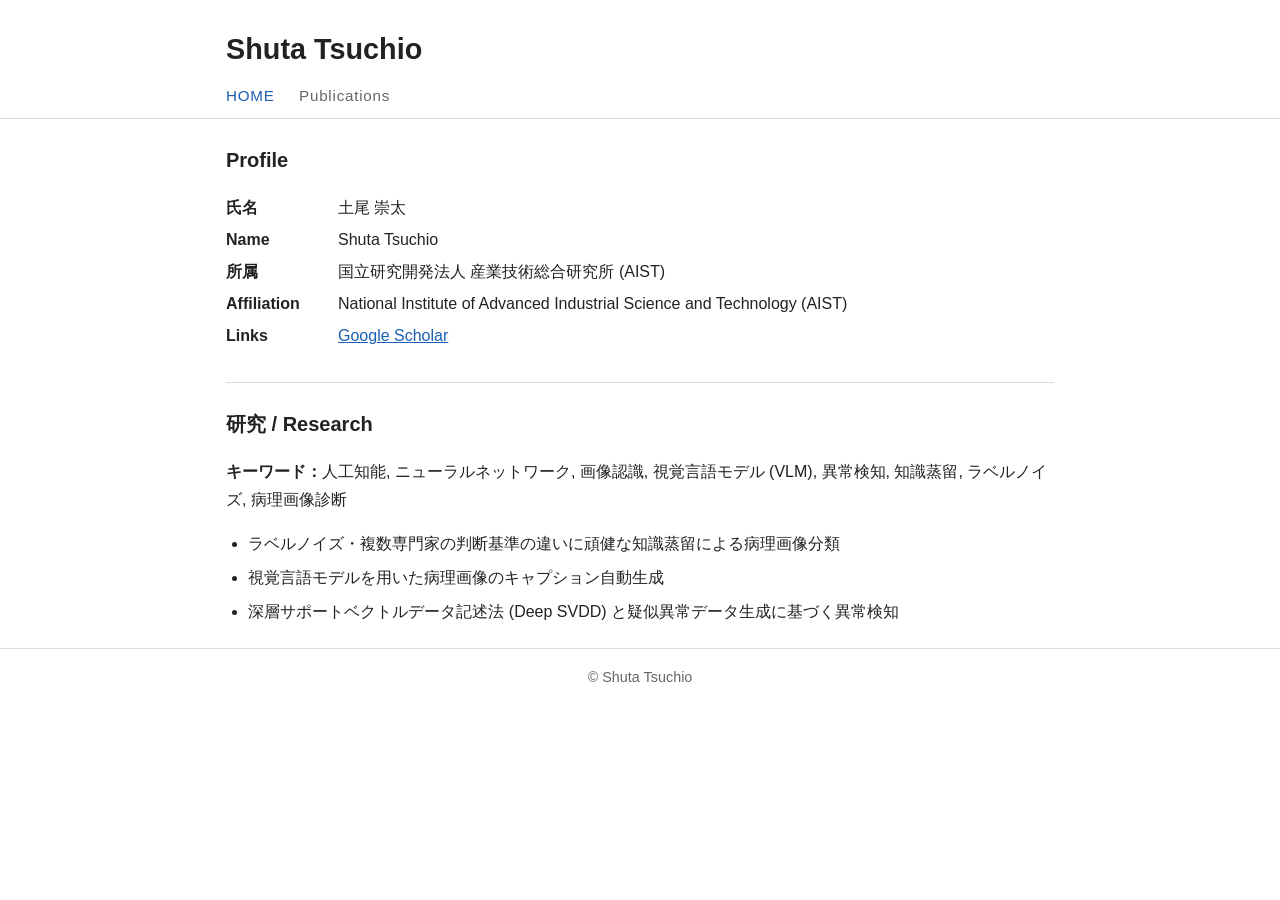
==== index.html @ 8d2e4fbe "Add personal profile site (home and publications) Co-Authored-By: Claude Opus 5.5 <noreply@anthropic" ====
<!DOCTYPE html>
<html lang="ja">
<head>
  <meta charset="utf-8">
  <meta name="viewport" content="width=device-width, initial-scale=1">
  <title>Profile - Shuta Tsuchio</title>
  <link rel="stylesheet" href="style.css">
</head>
<body>
  <header>
    <div class="container">
      <h1>Shuta Tsuchio</h1>
      <nav>
        <a href="index.html" class="active">HOME</a>
        <a href="publications.html">Publications</a>
      </nav>
    </div>
  </header>

  <main class="container">
    <section>
      <h2>Profile</h2>
      <dl class="profile">
        <dt>氏名</dt><dd>土尾 崇太</dd>
        <dt>Name</dt><dd>Shuta Tsuchio</dd>
        <dt>所属</dt><dd>国立研究開発法人 産業技術総合研究所 (AIST)</dd>
        <dt>Affiliation</dt><dd>National Institute of Advanced Industrial Science and Technology (AIST)</dd>
        <!-- 公開してよいメールアドレスがあれば記入してください（例: xxx[at]aist.go.jp） -->
        <!-- <dt>Email</dt><dd>xxx[at]aist.go.jp</dd> -->
        <dt>Links</dt>
        <dd><a href="https://scholar.google.com/citations?user=pNGsLkQAAAAJ&amp;hl=en">Google Scholar</a></dd>
      </dl>
    </section>

    <!-- 学歴（記入してください）
    <section>
      <h2>学歴 / Education</h2>
      <ul>
        <li>20XX年4月　〇〇大学〇〇研究科　入学</li>
        <li>20XX年3月　同　修了（修士論文 : 〇〇）</li>
      </ul>
    </section>
    -->

    <section>
      <h2>研究 / Research</h2>
      <p><strong>キーワード：</strong>人工知能, ニューラルネットワーク, 画像認識, 視覚言語モデル (VLM), 異常検知, 知識蒸留, ラベルノイズ, 病理画像診断</p>
      <ul>
        <li>ラベルノイズ・複数専門家の判断基準の違いに頑健な知識蒸留による病理画像分類</li>
        <li>視覚言語モデルを用いた病理画像のキャプション自動生成</li>
        <li>深層サポートベクトルデータ記述法 (Deep SVDD) と疑似異常データ生成に基づく異常検知</li>
      </ul>
    </section>

    <!-- 受賞等（あれば記入してください）
    <section>
      <h2>受賞等 / Awards</h2>
      <ul>
        <li>20XX年　〇〇賞</li>
      </ul>
    </section>
    -->
  </main>

  <footer>
    <div class="container">&copy; Shuta Tsuchio</div>
  </footer>
</body>
</html>
---- style.css ----
:root {
  --bg: #ffffff;
  --text: #222222;
  --muted: #666666;
  --accent: #1a5fb4;
  --rule: #dddddd;
}
@media (prefers-color-scheme: dark) {
  :root {
    --bg: #1b1b1d;
    --text: #e6e6e6;
    --muted: #a0a0a0;
    --accent: #78aeed;
    --rule: #3a3a3c;
  }
}
* { box-sizing: border-box; }
body {
  margin: 0;
  background: var(--bg);
  color: var(--text);
  font-family: "Helvetica Neue", Arial, "Hiragino Kaku Gothic ProN", "Noto Sans JP", Meiryo, sans-serif;
  line-height: 1.75;
}
.container { max-width: 860px; margin: 0 auto; padding: 0 16px; }
header { border-bottom: 1px solid var(--rule); padding: 24px 0 8px; }
header h1 { margin: 0; font-size: 1.8rem; font-weight: 600; }
nav { margin-top: 8px; }
nav a {
  margin-right: 20px; color: var(--muted); text-decoration: none;
  font-size: 0.95rem; letter-spacing: 0.05em;
}
nav a:hover, nav a.active { color: var(--accent); }
main { padding: 8px 0 32px; }
section { border-bottom: 1px solid var(--rule); padding: 16px 0; }
section:last-child { border-bottom: none; }
h2 { font-size: 1.25rem; margin: 8px 0 12px; }
ul { padding-left: 1.4em; margin: 0; }
li { margin-bottom: 6px; }
a { color: var(--accent); }
.muted { color: var(--muted); }
.profile dt { font-weight: 600; float: left; width: 7em; clear: left; }
.profile dd { margin: 0 0 4px 7em; }
ol.pubs { list-style: none; padding-left: 0; }
ol.pubs li { margin-bottom: 12px; padding-left: 2.8em; text-indent: -2.8em; }
ol.pubs .num { display: inline-block; width: 2.8em; text-indent: 0; color: var(--muted); }
.me { font-weight: 700; }
footer {
  border-top: 1px solid var(--rule); padding: 16px 0 32px;
  color: var(--muted); font-size: 0.9rem; text-align: center;
}
@media (max-width: 560px) {
  .profile dt { float: none; width: auto; }
  .profile dd { margin-left: 0; }
}
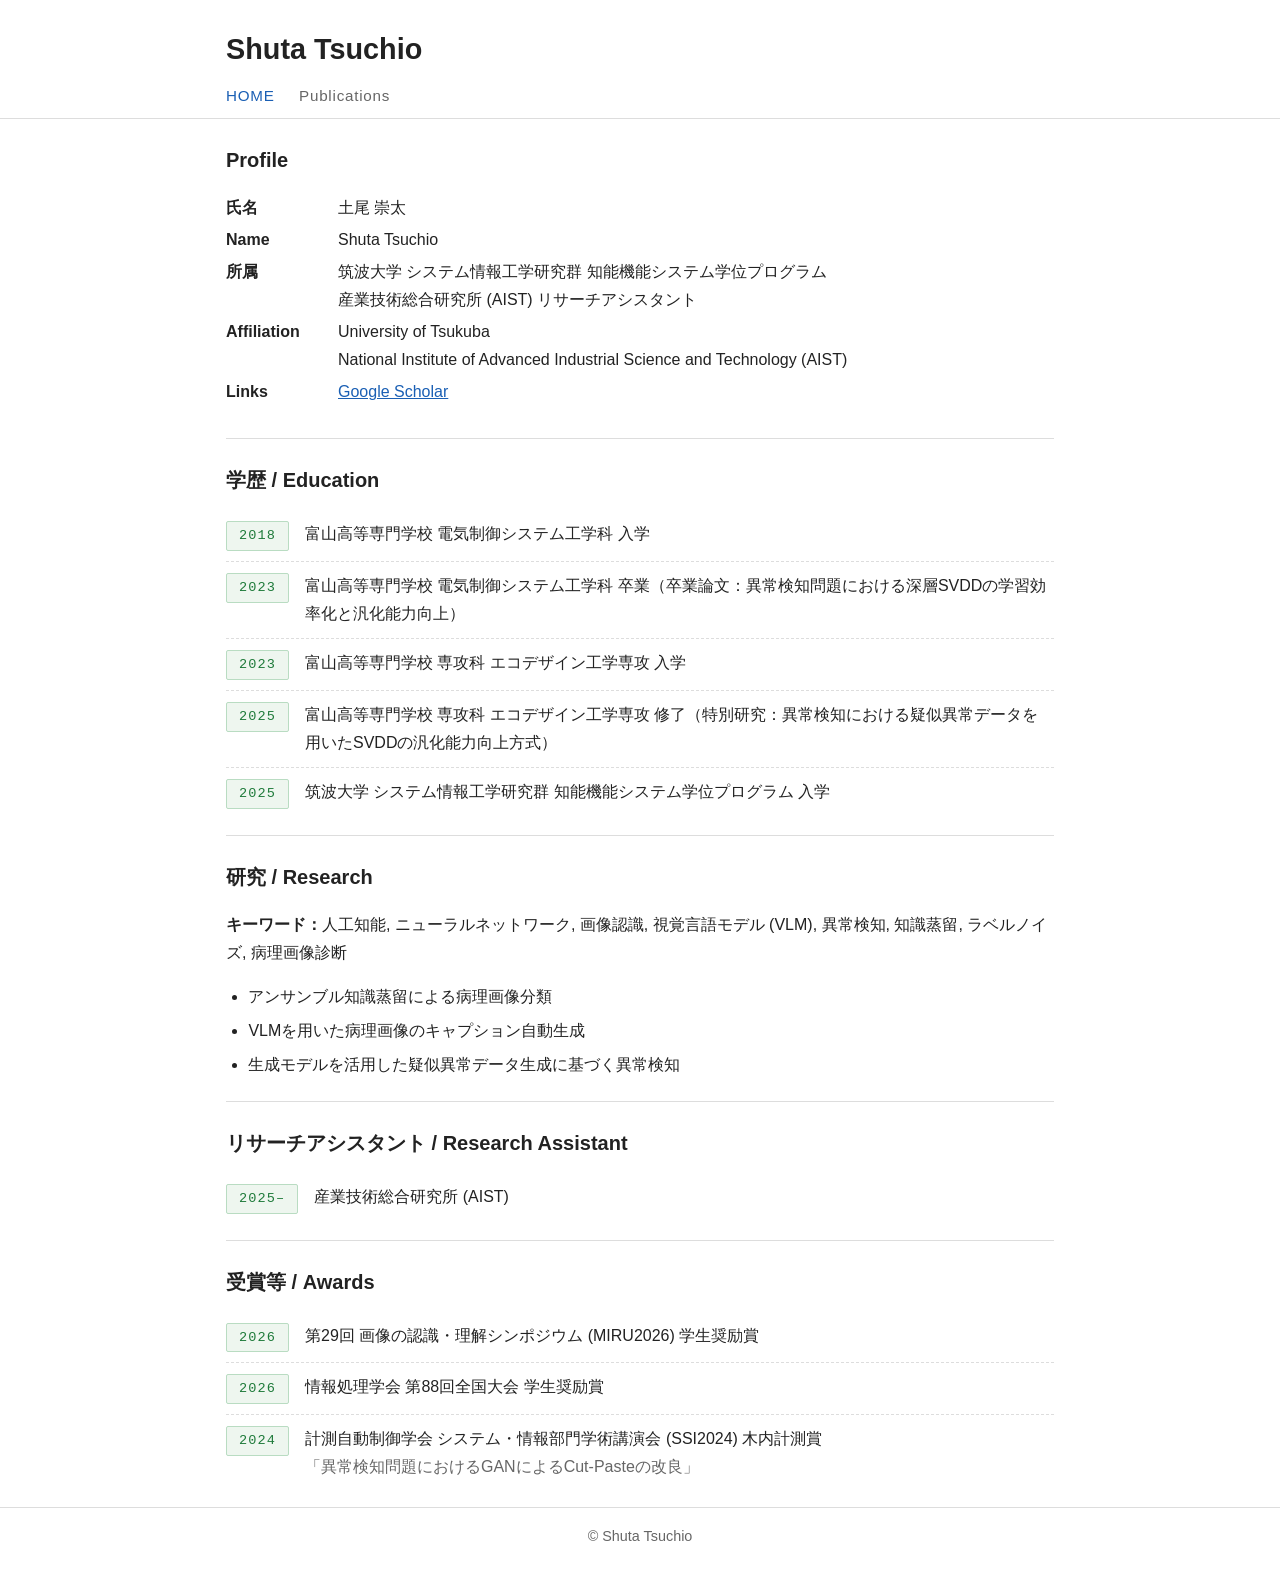
==== commit fc59b12e: "Add education, awards, RA, EMBC paper and update affiliation Co-Authored-By: Claude Opus 5.5 <norepl" ====
--- a/index.html
+++ b/index.html
@@ -23,8 +23,8 @@
       <dl class="profile">
         <dt>氏名</dt><dd>土尾 崇太</dd>
         <dt>Name</dt><dd>Shuta Tsuchio</dd>
-        <dt>所属</dt><dd>国立研究開発法人 産業技術総合研究所 (AIST)</dd>
-        <dt>Affiliation</dt><dd>National Institute of Advanced Industrial Science and Technology (AIST)</dd>
+        <dt>所属</dt><dd>筑波大学 システム情報工学研究群 知能機能システム学位プログラム<br>産業技術総合研究所 (AIST) リサーチアシスタント</dd>
+        <dt>Affiliation</dt><dd>University of Tsukuba<br>National Institute of Advanced Industrial Science and Technology (AIST)</dd>
         <!-- 公開してよいメールアドレスがあれば記入してください（例: xxx[at]aist.go.jp） -->
         <!-- <dt>Email</dt><dd>xxx[at]aist.go.jp</dd> -->
         <dt>Links</dt>
@@ -32,34 +32,42 @@
       </dl>
     </section>
 
-    <!-- 学歴（記入してください）
     <section>
       <h2>学歴 / Education</h2>
-      <ul>
-        <li>20XX年4月　〇〇大学〇〇研究科　入学</li>
-        <li>20XX年3月　同　修了（修士論文 : 〇〇）</li>
+      <ul class="timeline">
+        <li><span class="year">2018</span><span>富山高等専門学校 電気制御システム工学科 入学</span></li>
+        <li><span class="year">2023</span><span>富山高等専門学校 電気制御システム工学科 卒業（卒業論文：異常検知問題における深層SVDDの学習効率化と汎化能力向上）</span></li>
+        <li><span class="year">2023</span><span>富山高等専門学校 専攻科 エコデザイン工学専攻 入学</span></li>
+        <li><span class="year">2025</span><span>富山高等専門学校 専攻科 エコデザイン工学専攻 修了（特別研究：異常検知における疑似異常データを用いたSVDDの汎化能力向上方式）</span></li>
+        <li><span class="year">2025</span><span>筑波大学 システム情報工学研究群 知能機能システム学位プログラム 入学</span></li>
       </ul>
     </section>
-    -->
 
     <section>
       <h2>研究 / Research</h2>
       <p><strong>キーワード：</strong>人工知能, ニューラルネットワーク, 画像認識, 視覚言語モデル (VLM), 異常検知, 知識蒸留, ラベルノイズ, 病理画像診断</p>
       <ul>
-        <li>ラベルノイズ・複数専門家の判断基準の違いに頑健な知識蒸留による病理画像分類</li>
-        <li>視覚言語モデルを用いた病理画像のキャプション自動生成</li>
-        <li>深層サポートベクトルデータ記述法 (Deep SVDD) と疑似異常データ生成に基づく異常検知</li>
+        <li>アンサンブル知識蒸留による病理画像分類</li>
+        <li>VLMを用いた病理画像のキャプション自動生成</li>
+        <li>生成モデルを活用した疑似異常データ生成に基づく異常検知</li>
       </ul>
     </section>
 
-    <!-- 受賞等（あれば記入してください）
+    <section>
+      <h2>リサーチアシスタント / Research Assistant</h2>
+      <ul class="timeline">
+        <li><span class="year">2025&ndash;</span><span>産業技術総合研究所 (AIST)</span></li>
+      </ul>
+    </section>
+
     <section>
       <h2>受賞等 / Awards</h2>
-      <ul>
-        <li>20XX年　〇〇賞</li>
+      <ul class="timeline">
+        <li><span class="year">2026</span><span>第29回 画像の認識・理解シンポジウム (MIRU2026) 学生奨励賞</span></li>
+        <li><span class="year">2026</span><span>情報処理学会 第88回全国大会 学生奨励賞</span></li>
+        <li><span class="year">2024</span><span>計測自動制御学会 システム・情報部門学術講演会 (SSI2024) 木内計測賞<br><span class="muted">「異常検知問題におけるGANによるCut-Pasteの改良」</span></span></li>
       </ul>
     </section>
-    -->
   </main>
 
   <footer>
--- a/style.css
+++ b/style.css
@@ -4,6 +4,9 @@
   --muted: #666666;
   --accent: #1a5fb4;
   --rule: #dddddd;
+  --badge-bg: #eef6ef;
+  --badge-text: #1e7a3a;
+  --badge-border: #b9dcc2;
 }
 @media (prefers-color-scheme: dark) {
   :root {
@@ -12,6 +15,9 @@
     --muted: #a0a0a0;
     --accent: #78aeed;
     --rule: #3a3a3c;
+    --badge-bg: #0f1f15;
+    --badge-text: #6fe39a;
+    --badge-border: #2f4a38;
   }
 }
 * { box-sizing: border-box; }
@@ -53,3 +59,17 @@
   .profile dt { float: none; width: auto; }
   .profile dd { margin-left: 0; }
 }
+
+ul.timeline { list-style: none; padding-left: 0; }
+ul.timeline li {
+  display: flex; gap: 16px; align-items: baseline;
+  padding: 10px 0; margin: 0; border-bottom: 1px dashed var(--rule);
+}
+ul.timeline li:last-child { border-bottom: none; }
+.year {
+  flex: 0 0 auto; font-family: "SFMono-Regular", Menlo, Consolas, monospace;
+  font-size: 0.85rem; letter-spacing: 0.08em; padding: 2px 12px;
+  background: var(--badge-bg); color: var(--badge-text);
+  border: 1px solid var(--badge-border); border-radius: 2px;
+}
+.note { color: var(--badge-text); font-size: 0.9rem; white-space: nowrap; }
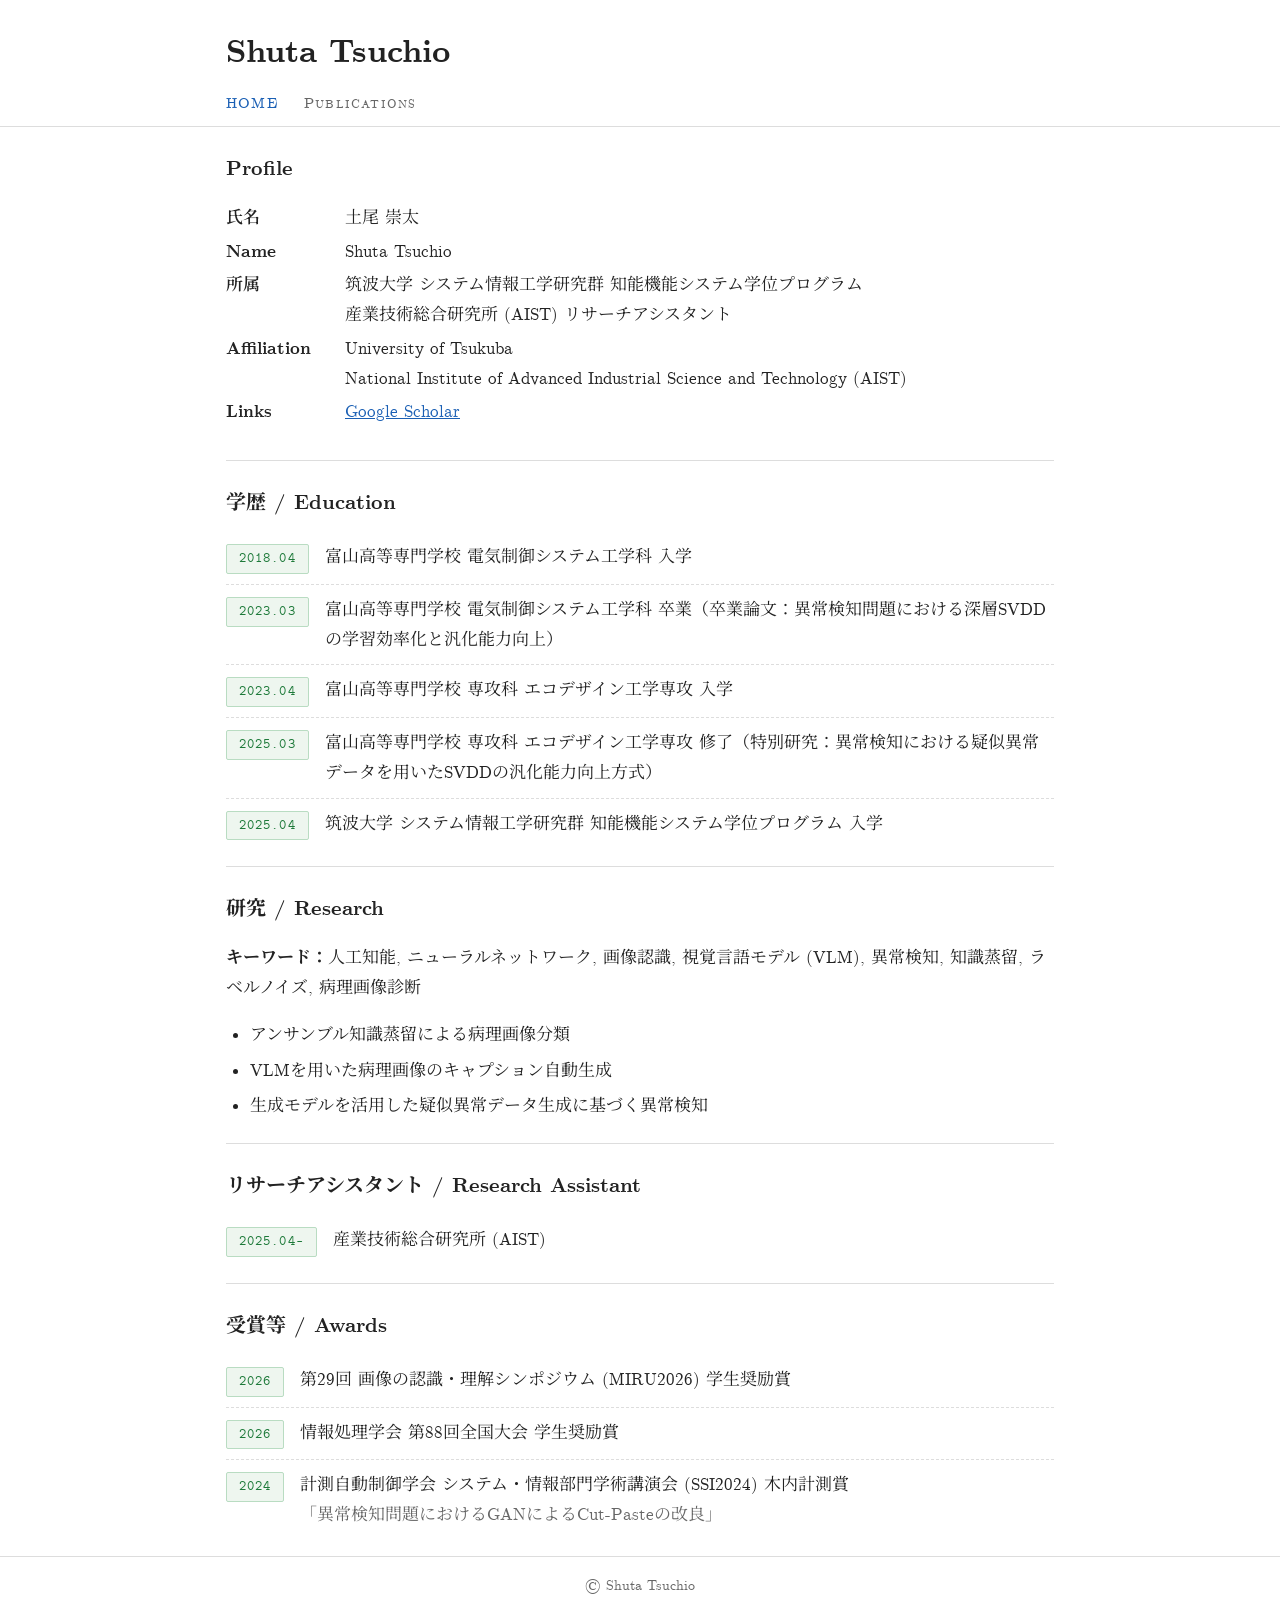
==== commit 1c3669ff: "Use Computer Modern (TeX-style) fonts, remove oral-presentation marks, add months to education Co-Au" ====
--- a/index.html
+++ b/index.html
@@ -4,6 +4,9 @@
   <meta charset="utf-8">
   <meta name="viewport" content="width=device-width, initial-scale=1">
   <title>Profile - Shuta Tsuchio</title>
+  <link rel="preconnect" href="https://fonts.googleapis.com">
+  <link rel="preconnect" href="https://fonts.gstatic.com" crossorigin>
+  <link rel="stylesheet" href="https://fonts.googleapis.com/css2?family=Noto+Serif+JP:wght@400;700&amp;display=swap">
   <link rel="stylesheet" href="style.css">
 </head>
 <body>
@@ -35,11 +38,11 @@
     <section>
       <h2>学歴 / Education</h2>
       <ul class="timeline">
-        <li><span class="year">2018</span><span>富山高等専門学校 電気制御システム工学科 入学</span></li>
-        <li><span class="year">2023</span><span>富山高等専門学校 電気制御システム工学科 卒業（卒業論文：異常検知問題における深層SVDDの学習効率化と汎化能力向上）</span></li>
-        <li><span class="year">2023</span><span>富山高等専門学校 専攻科 エコデザイン工学専攻 入学</span></li>
-        <li><span class="year">2025</span><span>富山高等専門学校 専攻科 エコデザイン工学専攻 修了（特別研究：異常検知における疑似異常データを用いたSVDDの汎化能力向上方式）</span></li>
-        <li><span class="year">2025</span><span>筑波大学 システム情報工学研究群 知能機能システム学位プログラム 入学</span></li>
+        <li><span class="year">2018.04</span><span>富山高等専門学校 電気制御システム工学科 入学</span></li>
+        <li><span class="year">2023.03</span><span>富山高等専門学校 電気制御システム工学科 卒業（卒業論文：異常検知問題における深層SVDDの学習効率化と汎化能力向上）</span></li>
+        <li><span class="year">2023.04</span><span>富山高等専門学校 専攻科 エコデザイン工学専攻 入学</span></li>
+        <li><span class="year">2025.03</span><span>富山高等専門学校 専攻科 エコデザイン工学専攻 修了（特別研究：異常検知における疑似異常データを用いたSVDDの汎化能力向上方式）</span></li>
+        <li><span class="year">2025.04</span><span>筑波大学 システム情報工学研究群 知能機能システム学位プログラム 入学</span></li>
       </ul>
     </section>
 
@@ -56,7 +59,7 @@
     <section>
       <h2>リサーチアシスタント / Research Assistant</h2>
       <ul class="timeline">
-        <li><span class="year">2025&ndash;</span><span>産業技術総合研究所 (AIST)</span></li>
+        <li><span class="year">2025.04&ndash;</span><span>産業技術総合研究所 (AIST)</span></li>
       </ul>
     </section>
 
--- a/style.css
+++ b/style.css
@@ -1,3 +1,12 @@
+@font-face { font-family: "CMU Serif"; font-style: normal; font-weight: 400; font-display: swap;
+  src: url("fonts/cmu-serif-500-roman.woff2") format("woff2"); }
+@font-face { font-family: "CMU Serif"; font-style: italic; font-weight: 400; font-display: swap;
+  src: url("fonts/cmu-serif-500-italic.woff2") format("woff2"); }
+@font-face { font-family: "CMU Serif"; font-style: normal; font-weight: 700; font-display: swap;
+  src: url("fonts/cmu-serif-700-roman.woff2") format("woff2"); }
+@font-face { font-family: "CMU Typewriter Text"; font-style: normal; font-weight: 400; font-display: swap;
+  src: url("fonts/cmu-typewriter-text-500-roman.woff2") format("woff2"); }
+
 :root {
   --bg: #ffffff;
   --text: #222222;
@@ -25,16 +34,17 @@
   margin: 0;
   background: var(--bg);
   color: var(--text);
-  font-family: "Helvetica Neue", Arial, "Hiragino Kaku Gothic ProN", "Noto Sans JP", Meiryo, sans-serif;
+  font-family: "CMU Serif", "Noto Serif JP", "Hiragino Mincho ProN", "Yu Mincho", "YuMincho", serif;
+  font-size: 17px;
   line-height: 1.75;
 }
 .container { max-width: 860px; margin: 0 auto; padding: 0 16px; }
 header { border-bottom: 1px solid var(--rule); padding: 24px 0 8px; }
-header h1 { margin: 0; font-size: 1.8rem; font-weight: 600; }
+header h1 { margin: 0; font-size: 2rem; font-weight: 700; }
 nav { margin-top: 8px; }
 nav a {
   margin-right: 20px; color: var(--muted); text-decoration: none;
-  font-size: 0.95rem; letter-spacing: 0.05em;
+  font-size: 0.95rem; letter-spacing: 0.08em; font-variant: small-caps;
 }
 nav a:hover, nav a.active { color: var(--accent); }
 main { padding: 8px 0 32px; }
@@ -67,7 +77,7 @@
 }
 ul.timeline li:last-child { border-bottom: none; }
 .year {
-  flex: 0 0 auto; font-family: "SFMono-Regular", Menlo, Consolas, monospace;
+  flex: 0 0 auto; font-family: "CMU Typewriter Text", "Courier New", monospace;
   font-size: 0.85rem; letter-spacing: 0.08em; padding: 2px 12px;
   background: var(--badge-bg); color: var(--badge-text);
   border: 1px solid var(--badge-border); border-radius: 2px;
